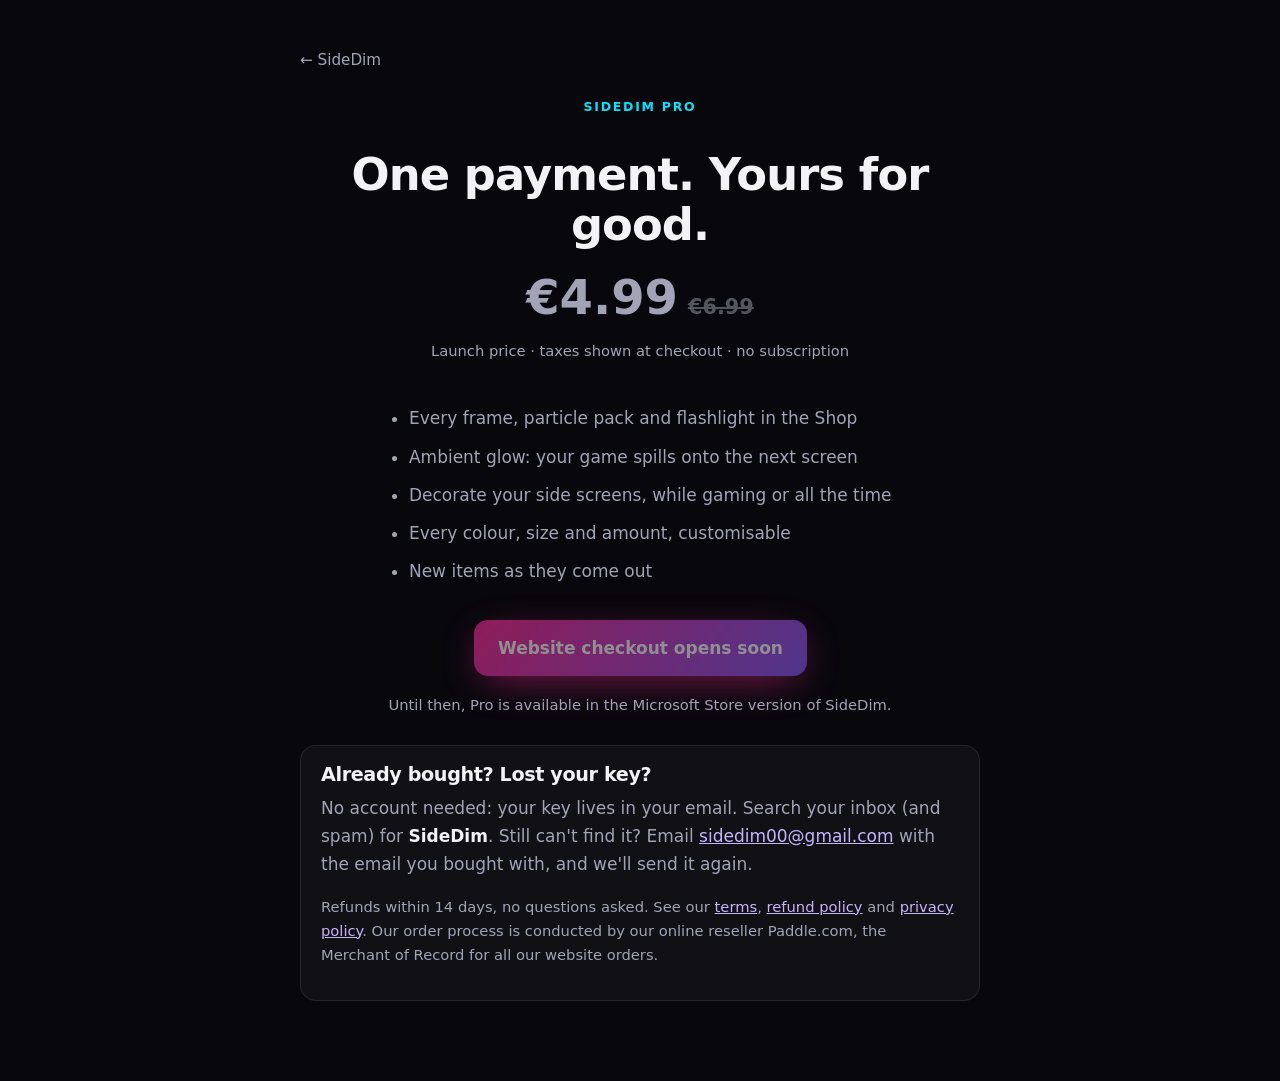
==== buy.html @ 699e3fcf "Update SideDim website (2026-11-14 02:16)" ====
<!doctype html>
<html lang="en">
<head>
  <meta charset="utf-8">
  <meta name="viewport" content="width=device-width, initial-scale=1">
  <title>Get SideDim Pro</title>
  <meta name="description" content="SideDim Pro: one payment, yours for good. Every frame, particle pack and flashlight, Ambient glow and side-screen decorations.">
  <link rel="stylesheet" href="styles.css?v=18">
  <style>
    .buy { max-width: 680px; text-align: center; }
    .buy .amt { font-size: 3rem; font-weight: 800; margin: 8px 0 2px; }
    .buy .amt s { font-size: 1.3rem; opacity: .5; margin-left: 10px; }
    .buy ul { text-align: left; display: inline-block; margin: 18px 0 26px; line-height: 1.9; }
    .buy .box { margin-top: 28px; padding: 18px 20px; border-radius: 16px; border: 1px solid var(--line, #333); background: rgba(255,255,255,.04); text-align: left; }
    .buy .muted { color: var(--muted, #9a9aae); font-size: .92rem; }
    .buy [hidden] { display: none !important; }
    .buy .legal-back { display: block; text-align: left; margin-bottom: 18px; }
  </style>
</head>
<body class="legal-page">
  <main class="legal wrap buy">
    <a class="legal-back" href="index.html">← SideDim</a>
    <span class="eyebrow">SideDim Pro</span>
    <h1>One payment. Yours for good.</h1>
    <div class="amt">€4.99<s>€6.99</s></div>
    <p class="muted">Launch price · taxes shown at checkout · no subscription</p>
    <ul>
      <li>Every frame, particle pack and flashlight in the Shop</li>
      <li>Ambient glow: your game spills onto the next screen</li>
      <li>Decorate your side screens, while gaming or all the time</li>
      <li>Every colour, size and amount, customisable</li>
      <li>New items as they come out</li>
    </ul>

    <div id="ready" hidden>
      <p><button class="btn" id="buyBtn" type="button">Buy Pro – €4.99</button></p>
      <p class="muted">Secure checkout by Paddle. Card, PayPal, Apple Pay or Google Pay.</p>
    </div>
    <div id="soon">
      <p><span class="btn disabled">Website checkout opens soon</span></p>
      <p class="muted">Until then, Pro is available in the Microsoft Store version of SideDim.</p>
    </div>

    <div id="thanks" class="box" hidden>
      <h2 style="margin-top:0">Thank you! 💜</h2>
      <p><b>Your license key is on its way to the email you used at checkout.</b> In SideDim, open the
        Shop → <i>Enter license key</i> and paste it in. It works offline, on any of your PCs, and after reinstalling.</p>
    </div>

    <div class="box">
      <h2 style="margin-top:0;font-size:1.2rem">Already bought? Lost your key?</h2>
      <p>No account needed: your key lives in your email. Search your inbox (and spam) for <b>SideDim</b>.
        Still can't find it? Email <a href="mailto:sidedim00@gmail.com">sidedim00@gmail.com</a> with the
        email you bought with, and we'll send it again.</p>
      <p class="muted">Refunds within 14 days, no questions asked. See our <a href="terms.html">terms</a>, <a href="refund.html">refund policy</a> and
        <a href="privacy.html">privacy policy</a>. Our order process is conducted by our online reseller
        Paddle.com, the Merchant of Record for all our website orders.</p>
    </div>
  </main>

  <script src="https://cdn.paddle.com/paddle/v2/paddle.js"></script>
  <script>
    // Filled in once Paddle approves the account (Paddle → Developer tools → Authentication / Catalog).
    const PADDLE_CLIENT_TOKEN = 'live_8d380d0f50b52df2fde706017cf';   // starts with "live_" (public, safe on a web page)
    const PADDLE_PRICE_ID = 'pri_01m78qvemsmr8mdsr5jt5ty47z';           // starts with "pri_"

    // Switched on once Paddle has verified the account and approved sidedim.com.
    const CHECKOUT_LIVE = false;
    const configured = CHECKOUT_LIVE && !PADDLE_CLIENT_TOKEN.startsWith('PADDLE_') && !PADDLE_PRICE_ID.startsWith('PADDLE_');
    const show = id => { for (const x of ['ready', 'soon', 'thanks']) document.getElementById(x).hidden = x !== id; };
    if (configured && window.Paddle) {
      Paddle.Initialize({
        token: PADDLE_CLIENT_TOKEN,
        eventCallback: e => {
          if (e.name === 'checkout.completed') { Paddle.Checkout.close(); show('thanks'); window.scrollTo({ top: 0, behavior: 'smooth' }); }
        },
      });
      show('ready');
      document.getElementById('buyBtn').addEventListener('click', () => Paddle.Checkout.open({
        items: [{ priceId: PADDLE_PRICE_ID, quantity: 1 }],
        settings: { displayMode: 'overlay', theme: 'dark', locale: 'en' },
      }));
      if (location.hash === '#buy') document.getElementById('buyBtn').click();   // "Buy Pro" in the app opens buy.html#buy
    }
  </script>
</body>
</html>
---- styles.css ----
/* SideDim website — no frameworks, no web fonts, no trackers. */
@property --angle { syntax: "<angle>"; initial-value: 0deg; inherits: false; }

:root {
  --bg: #07070c;
  --bg2: #0e0e17;
  --card: rgba(255, 255, 255, 0.04);
  --line: rgba(255, 255, 255, 0.09);
  --text: #f2f2f7;
  --muted: #a3a3b8;
  --dim: #6c6c84;
  --violet: #8b5cf6;
  --pink: #ff2e97;
  --cyan: #00e5ff;
  --blurple: #5865f2;
  --green: #25d366;
  --amber: #ffb020;
  --radius: 18px;
  --max: 1160px;
  --font: "Segoe UI Variable Display", "Segoe UI", system-ui, -apple-system, Roboto, sans-serif;
}

* { box-sizing: border-box; }
html { scroll-behavior: smooth; }
body {
  margin: 0; background: var(--bg); color: var(--text); font-family: var(--font);
  font-size: 17px; line-height: 1.6; overflow-x: hidden; -webkit-font-smoothing: antialiased;
}
img, canvas, svg { display: block; max-width: 100%; }
a { color: inherit; }
h1, h2, h3 { line-height: 1.12; margin: 0 0 0.5em; letter-spacing: -0.02em; }
h2 { font-size: clamp(2rem, 4.4vw, 3.2rem); }
h3 { font-size: 1.25rem; }
p { margin: 0 0 1em; color: var(--muted); }
.wrap { width: min(var(--max), calc(100% - 32px)); margin: 0 auto; }
section { padding: clamp(72px, 10vw, 130px) 0; position: relative; }
.eyebrow { display: inline-block; font-size: 0.78rem; font-weight: 700; letter-spacing: 0.14em; text-transform: uppercase; color: var(--cyan); margin-bottom: 14px; }
.lead { font-size: 1.15rem; max-width: 640px; }
.center { text-align: center; } .center .lead { margin-inline: auto; }
.grad-text { background: linear-gradient(100deg, var(--pink), var(--violet) 45%, var(--cyan)); -webkit-background-clip: text; background-clip: text; color: transparent; background-size: 200% 100%; animation: slide 8s linear infinite; }
@keyframes slide { to { background-position: -200% 0; } }

/* ---------- page-wide cursor light + grain ---------- */
.cursor-light { position: fixed; inset: 0; pointer-events: none; z-index: 1; background: radial-gradient(520px circle at var(--mx, 50%) var(--my, 30%), rgba(139, 92, 246, 0.10), transparent 60%); }
.stars-bg { position: fixed; top: 0; left: 0; width: 100vw; height: 100vh; z-index: 0; pointer-events: none; }
main, header, footer { position: relative; z-index: 2; }

/* ---------- scroll progress: a glowing line along the top ---------- */
.progress { position: fixed; top: 0; left: 0; height: 2px; width: 100%; z-index: 60; transform-origin: 0 50%; transform: scaleX(var(--p, 0)); background: linear-gradient(90deg, var(--pink), var(--violet), var(--cyan)); box-shadow: 0 0 12px var(--violet); pointer-events: none; }

/* ---------- "works with" strip ---------- */
.marquee { position: relative; z-index: 2; overflow: hidden; padding: 22px 0; border-block: 1px solid var(--line); background: rgba(255,255,255,0.015); -webkit-mask: linear-gradient(90deg, transparent, #000 12%, #000 88%, transparent); mask: linear-gradient(90deg, transparent, #000 12%, #000 88%, transparent); }
.marquee-track { display: flex; gap: 14px; width: max-content; animation: marquee 38s linear infinite; }
.marquee:hover .marquee-track { animation-play-state: paused; }
.marquee span { display: inline-flex; align-items: center; gap: 9px; white-space: nowrap; font-weight: 600; font-size: .95rem; padding: 9px 16px; border-radius: 99px; border: 1px solid var(--line); background: rgba(255,255,255,0.03); color: var(--text); }
.marquee span::before { content: ""; width: 9px; height: 9px; border-radius: 50%; background: var(--c); box-shadow: 0 0 10px var(--c); }
@keyframes marquee { to { transform: translateX(calc(-50% - 7px)); } }

/* ---------- nav ---------- */
.nav { position: fixed; top: 14px; left: 50%; transform: translateX(-50%); z-index: 50; width: min(var(--max), calc(100% - 24px)); display: flex; align-items: center; gap: 18px; padding: 10px 14px 10px 18px; border-radius: 16px; background: rgba(12, 12, 20, 0.6); border: 1px solid var(--line); backdrop-filter: blur(16px) saturate(1.4); -webkit-backdrop-filter: blur(16px) saturate(1.4); }
.brand { display: flex; align-items: center; gap: 10px; font-weight: 800; text-decoration: none; font-size: 1.05rem; }
.brand svg { width: 28px; height: 28px; }
.nav-links { display: flex; gap: 4px; margin-left: auto; }
.nav-links a { text-decoration: none; color: var(--muted); font-size: 0.92rem; padding: 6px 12px; border-radius: 10px; transition: color .2s, background .2s; }
.nav-links a:hover { color: var(--text); background: rgba(255,255,255,0.06); }
@media (max-width: 860px) { .nav-links { display: none; } .nav .btn { margin-left: auto; } }

/* ---------- buttons ---------- */
.btn { --c1: var(--pink); --c2: var(--violet); position: relative; display: inline-flex; align-items: center; gap: 10px; padding: 14px 24px; border-radius: 14px; border: 0; font: inherit; font-weight: 700; color: #fff; text-decoration: none; cursor: pointer; background: linear-gradient(135deg, var(--c1), var(--c2)); box-shadow: 0 10px 40px -10px var(--c1); transition: transform .25s cubic-bezier(.2,.8,.2,1), box-shadow .25s; will-change: transform; }
.btn:hover { box-shadow: 0 14px 50px -8px var(--c1); }
.btn.small { padding: 9px 16px; font-size: 0.9rem; border-radius: 11px; }
.btn.ghost { background: rgba(255,255,255,0.05); border: 1px solid var(--line); box-shadow: none; }
.btn.ghost:hover { background: rgba(255,255,255,0.09); }
.btn .soon { font-size: 0.72rem; font-weight: 700; padding: 2px 8px; border-radius: 99px; background: rgba(0,0,0,0.3); }

/* ---------- flowing border (like the "Flow" frame in the app) ---------- */
.flow { position: relative; border-radius: var(--radius); }
.flow::before { content: ""; position: absolute; inset: -1px; border-radius: inherit; padding: 1.5px; background: conic-gradient(from var(--angle), transparent 0 60%, var(--c, var(--cyan)) 75%, var(--c2, var(--pink)) 85%, transparent 95%); -webkit-mask: linear-gradient(#000 0 0) content-box, linear-gradient(#000 0 0); -webkit-mask-composite: xor; mask-composite: exclude; animation: spin 4s linear infinite; pointer-events: none; }
.flow::after { content: ""; position: absolute; inset: -1px; border-radius: inherit; background: conic-gradient(from var(--angle), transparent 0 60%, var(--c, var(--cyan)) 75%, var(--c2, var(--pink)) 85%, transparent 95%); filter: blur(18px); opacity: .35; z-index: -1; animation: spin 4s linear infinite; pointer-events: none; }
@keyframes spin { to { --angle: 360deg; } }

/* ---------- hero ---------- */
.hero { padding-top: 150px; min-height: min(100vh, 1100px); display: flex; align-items: center; }
.hero-grid { display: grid; grid-template-columns: 1fr; gap: 56px; text-align: center; }
.hero h1 { font-size: clamp(2.5rem, 6.6vw, 5.2rem); font-weight: 800; letter-spacing: -0.035em; }
.hero h1 .line { display: block; }
.hero .lead { margin: 0 auto 30px; font-size: clamp(1.05rem, 1.6vw, 1.3rem); }
.hero-cta { display: flex; gap: 12px; justify-content: center; flex-wrap: wrap; }
.chips { display: flex; gap: 10px; justify-content: center; flex-wrap: wrap; margin-top: 26px; }
.chip { font-size: 0.85rem; color: var(--muted); padding: 6px 12px; border-radius: 99px; border: 1px solid var(--line); background: rgba(255,255,255,0.03); }
.chip b { color: var(--text); font-weight: 600; }
.split-in .ch { display: inline-block; opacity: 0; transform: translateY(0.5em) rotate(4deg); filter: blur(8px); animation: chIn .8s cubic-bezier(.2,.8,.2,1) forwards; }
.grad-text .ch { color: #d9b8ff; -webkit-text-fill-color: #d9b8ff; } /* letters can't share one gradient while animating; the plain gradient text returns afterwards */
@keyframes chIn { to { opacity: 1; transform: none; filter: none; } }
.fade-up { opacity: 0; transform: translateY(18px); animation: fadeUp .9s cubic-bezier(.2,.8,.2,1) forwards; }
@keyframes fadeUp { to { opacity: 1; transform: none; } }

/* ---------- desk mock (two monitors) ---------- */
.desk { position: relative; display: flex; justify-content: center; align-items: flex-end; gap: clamp(8px, 1.6vw, 18px); perspective: 1400px; padding: 0 0 50px; }
.desk::after { content: ""; position: absolute; left: 5%; right: 5%; bottom: 18px; height: 40px; background: radial-gradient(50% 100% at 50% 0, rgba(139,92,246,0.25), transparent 70%); filter: blur(10px); }
.monitor { position: relative; width: min(46%, 520px); aspect-ratio: 16 / 9.4; border-radius: 12px; padding: 7px; background: linear-gradient(#24242f, #15151d); box-shadow: 0 30px 80px -20px rgba(0,0,0,.9), inset 0 0 0 1px rgba(255,255,255,0.07); transition: transform .6s; }
.monitor.left { transform: rotateY(12deg); transform-origin: right center; }
.monitor.right { transform: rotateY(-12deg); transform-origin: left center; }
.monitor::after { content: ""; position: absolute; left: 44%; right: 44%; bottom: -34px; height: 34px; background: linear-gradient(#1d1d26, #121218); clip-path: polygon(30% 0, 70% 0, 100% 100%, 0 100%); }
.screen { position: relative; width: 100%; height: 100%; border-radius: 6px; overflow: hidden; background: #1a1d2b; }
.mlabel { position: absolute; top: -28px; left: 0; right: 0; text-align: center; font-size: 0.75rem; color: var(--dim); letter-spacing: .08em; text-transform: uppercase; }

/* desktop contents */
.wall { position: absolute; inset: 0; background: radial-gradient(120% 90% at 20% 0%, #3b4a8f, transparent 60%), radial-gradient(90% 80% at 100% 100%, #7b2f6e, transparent 60%), #232848; }
.win { position: absolute; border-radius: 6px; background: #f4f5fa; box-shadow: 0 8px 24px rgba(0,0,0,.35); overflow: hidden; }
.win .bar { height: 9%; min-height: 8px; background: #e3e5ee; }
.win.browser { left: 6%; top: 8%; width: 50%; height: 62%; }
.win.browser .row { height: 6%; margin: 6% 8% 0; border-radius: 3px; background: #d7d9e4; }
.win.browser .row.w60 { width: 50%; } .win.browser .row.hero { height: 26%; background: linear-gradient(120deg, #ffd36b, #ff7a7a); }
.win.chat { right: 5%; top: 18%; width: 38%; height: 72%; background: #313338; transition: box-shadow .5s; }
.win.chat .bar { background: #1e1f22; }
.win.chat .msg { display: flex; gap: 6%; margin: 9% 8% 0; align-items: center; }
.win.chat .av { width: 14%; aspect-ratio: 1; border-radius: 50%; background: #5865f2; flex: none; }
.win.chat .av.b { background: #eb459e; } .win.chat .av.c { background: #3ba55c; }
.win.chat .tx { height: 5px; flex: 1; border-radius: 3px; background: #4e5058; }
.win.chat .msg.new { opacity: 0; transform: translateY(6px); transition: opacity .4s, transform .4s; }
.taskbar { position: absolute; left: 0; right: 0; bottom: 0; height: 7%; background: rgba(20,20,30,.75); }

/* the dimming layer — sits above the desktop; the chat window can rise above it (Spotlight) */
.dimmer { position: absolute; inset: 0; background: #000; opacity: 0; transition: opacity 1.2s cubic-bezier(.4,0,.2,1); pointer-events: none; z-index: 5; }
.ambient { position: absolute; top: 0; bottom: 0; width: 34%; opacity: 0; transition: opacity 1.2s; z-index: 6; pointer-events: none; mix-blend-mode: screen; }
.ambient.on-left { left: 0; background: linear-gradient(90deg, var(--amb, #ff2e97), transparent); }
.ambient.on-right { right: 0; background: linear-gradient(270deg, var(--amb, #ff2e97), transparent); }
.spot .win.chat { z-index: 7; box-shadow: 0 0 0 2px var(--app, #5865f2), 0 0 28px 6px var(--app, #5865f2); }
.spot .win.chat .msg.new { opacity: 1; transform: none; }
.toast { position: absolute; z-index: 8; right: 6%; bottom: 11%; padding: 5px 9px; border-radius: 6px; font-size: clamp(7px, 1vw, 11px); background: #111216; color: #fff; border-left: 3px solid var(--app, #5865f2); opacity: 0; transform: translateY(8px); transition: .4s; white-space: nowrap; }
.spot .toast { opacity: 1; transform: none; }

/* the "game" */
.game { position: absolute; inset: 0; opacity: 0; transition: opacity .8s; }
.game canvas { width: 100%; height: 100%; }
.playing .game { opacity: 1; }
.hud { position: absolute; left: 4%; bottom: 6%; font-size: clamp(7px, 1vw, 11px); color: #fff; font-weight: 700; text-shadow: 0 1px 4px rgba(0,0,0,.6); }

.demo-caption { display: flex; justify-content: center; margin-top: 4px; }
.steps-pill { display: inline-flex; gap: 6px; padding: 6px; border-radius: 99px; background: rgba(255,255,255,0.04); border: 1px solid var(--line); flex-wrap: wrap; justify-content: center; }
.steps-pill span { font-size: 0.82rem; padding: 6px 14px; border-radius: 99px; color: var(--dim); transition: .4s; }
.steps-pill span.on { color: #fff; background: linear-gradient(135deg, rgba(255,46,151,.4), rgba(139,92,246,.4)); box-shadow: 0 0 20px -4px var(--violet); }

/* ---------- problems ---------- */
.cards { display: grid; grid-template-columns: repeat(auto-fit, minmax(250px, 1fr)); gap: 18px; margin-top: 48px; }
.card { position: relative; padding: 26px; border-radius: var(--radius); background: var(--card); border: 1px solid var(--line); transform-style: preserve-3d; transition: transform .2s, border-color .3s, background .3s; overflow: hidden; }
.card:hover { border-color: rgba(255,255,255,0.18); background: rgba(255,255,255,0.06); }
.card::before { content: ""; position: absolute; inset: 0; background: radial-gradient(300px circle at var(--x, 50%) var(--y, 50%), rgba(255,255,255,0.08), transparent 50%); opacity: 0; transition: opacity .3s; pointer-events: none; }
.card:hover::before { opacity: 1; }
.card .ico { width: 46px; height: 46px; border-radius: 13px; display: grid; place-items: center; font-size: 1.4rem; margin-bottom: 16px; background: rgba(255,255,255,0.06); }
.card .fix { margin: 14px 0 0; padding-top: 14px; border-top: 1px dashed var(--line); color: var(--text); font-size: .95rem; }
.card .fix b { color: var(--green); }

/* before / after */
.compare { position: relative; margin-top: 56px; border-radius: 22px; overflow: hidden; width: 100%; aspect-ratio: 16 / 7; border: 1px solid var(--line); user-select: none; touch-action: pan-y; cursor: ew-resize; }
@media (max-width: 640px) { .compare { aspect-ratio: 4 / 3; } .compare .side { padding: 16% 5% 8%; } }
.compare .side { position: absolute; inset: 0; display: grid; grid-template-columns: 1fr 1fr; gap: 3%; padding: 5% 6%; background: #0b0b12; }
.compare .after { clip-path: inset(0 0 0 var(--pos, 50%)); }
.compare .scr { position: relative; border-radius: 10px; overflow: hidden; box-shadow: 0 20px 60px rgba(0,0,0,.6); }
.compare .scr.g { background: linear-gradient(160deg, #0b1020, #1d1030 60%, #3a1030); }
.compare .scr.g::after { content: ""; position: absolute; left: 30%; top: 30%; width: 40%; height: 40%; border-radius: 50%; background: radial-gradient(circle, rgba(255,80,80,.5), transparent 70%); }
.compare .scr.s { background: #f6f7fb; }
.compare .scr.s::before { content: ""; position: absolute; inset: 10% 12%; border-radius: 6px; background: repeating-linear-gradient(#e2e4ee 0 10px, transparent 10px 22px); }
.compare .before .scr.s { box-shadow: 0 0 120px 30px rgba(255,255,255,.35); }
.compare .after .scr.s::after { content: ""; position: absolute; inset: 0; background: rgba(0,0,0,.88); }
.compare .after .scr.s { box-shadow: -30px 0 80px -20px rgba(255,46,151,.5) inset; }
.compare .tag { position: absolute; top: 14px; padding: 4px 12px; border-radius: 99px; font-size: .8rem; font-weight: 700; background: rgba(0,0,0,.55); backdrop-filter: blur(6px); z-index: 3; }
.compare .tag.l { left: 14px; } .compare .tag.r { right: 14px; color: var(--cyan); }
.compare .handle { position: absolute; top: 0; bottom: 0; left: var(--pos, 50%); width: 2px; background: #fff; z-index: 4; box-shadow: 0 0 20px #fff; }
.compare .handle::after { content: "⟷"; position: absolute; top: 50%; left: 50%; transform: translate(-50%, -50%); width: 44px; height: 44px; border-radius: 50%; display: grid; place-items: center; background: #fff; color: #000; font-weight: 800; }

/* ---------- how it works ---------- */
.steps { display: grid; grid-template-columns: repeat(auto-fit, minmax(240px, 1fr)); gap: 20px; margin-top: 50px; counter-reset: s; }
.step { padding: 28px; border-radius: var(--radius); background: linear-gradient(180deg, rgba(255,255,255,0.05), rgba(255,255,255,0.015)); border: 1px solid var(--line); }
.step::before { counter-increment: s; content: counter(s); display: grid; place-items: center; width: 40px; height: 40px; border-radius: 12px; margin-bottom: 16px; font-weight: 800; background: linear-gradient(135deg, var(--pink), var(--violet)); }

/* ---------- feature rows ---------- */
.feature { display: grid; grid-template-columns: 1fr 1.15fr; gap: clamp(28px, 5vw, 70px); align-items: center; margin-top: 110px; }
.feature:nth-of-type(even) .f-text { order: 2; }
.feature ul { list-style: none; padding: 0; margin: 18px 0 0; }
.feature li { padding-left: 28px; position: relative; margin: 8px 0; color: var(--muted); }
.feature li::before { content: "✓"; position: absolute; left: 0; color: var(--green); font-weight: 800; }
@media (max-width: 860px) { .feature { grid-template-columns: 1fr; margin-top: 80px; } .feature:nth-of-type(even) .f-text { order: 0; } }
.stage { position: relative; border-radius: 22px; background: #0c0c14; border: 1px solid var(--line); aspect-ratio: 4 / 3; overflow: hidden; }
.stage-ui { position: absolute; left: 14px; right: 14px; bottom: 14px; display: flex; gap: 8px; flex-wrap: wrap; z-index: 20; }
.pill { font: inherit; font-size: .85rem; color: var(--text); padding: 7px 13px; border-radius: 99px; border: 1px solid var(--line); background: rgba(15,15,25,0.75); backdrop-filter: blur(8px); cursor: pointer; transition: .2s; }
.pill:hover { background: rgba(255,255,255,0.1); }
.pill.on { border-color: transparent; background: var(--pc, var(--violet)); color: #fff; box-shadow: 0 0 18px -2px var(--pc, var(--violet)); }
.hint { position: absolute; top: 14px; left: 14px; z-index: 20; font-size: .8rem; color: var(--muted); padding: 4px 10px; border-radius: 99px; background: rgba(0,0,0,.45); }

/* notification stage */
.nstage .desk2 { position: absolute; inset: 0; }
.nstage .win.chat { right: 8%; top: 17%; width: 44%; height: 60%; }
.nstage .win.browser { left: 6%; top: 15%; width: 46%; height: 55%; }
.nstage .dimmer { opacity: .86; }
.nstage .edge { position: absolute; inset: 0; z-index: 7; pointer-events: none; opacity: 0; box-shadow: inset 0 0 60px 10px var(--app); transition: opacity .6s; }
.nstage.glow .edge { animation: breathe 1.6s ease-in-out 3; }
@keyframes breathe { 0%, 100% { opacity: 0; } 50% { opacity: 1; } }
.nstage.bright .dimmer { opacity: 0.1; transition-duration: .5s; }

/* flashlight stage: the scene stays still, only the light moves */
.lstage { cursor: none; }
.lstage canvas { position: absolute; inset: 0; width: 100%; height: 100%; }
.lstage .dark { position: absolute; inset: 0; background: rgba(0,0,0,.93); -webkit-mask: radial-gradient(var(--r, 120px) circle at var(--lx, 50%) var(--ly, 50%), transparent 55%, #000 100%); mask: radial-gradient(var(--r, 120px) circle at var(--lx, 50%) var(--ly, 50%), transparent 55%, #000 100%); }
.lstage .ring { position: absolute; left: var(--lx, 50%); top: var(--ly, 50%); width: calc(var(--r, 120px) * 1.35); height: calc(var(--r, 120px) * 1.35); transform: translate(-50%, -50%); border-radius: 50%; box-shadow: 0 0 0 2px var(--rc, transparent), 0 0 24px 4px var(--rc, transparent); pointer-events: none; }

/* ambient stage */
.astage { display: grid; grid-template-columns: 1.3fr 1fr; gap: 4%; padding: 7% 6% 70px; background: #08080d; }
@media (max-width: 640px) {
  .stage { aspect-ratio: 4 / 4.6; }
  .pill { font-size: .78rem; padding: 6px 11px; }
  .nstage .win.chat { top: 30%; height: 50%; } .nstage .win.browser { top: 28%; height: 45%; }
  .astage { grid-template-columns: 1fr; grid-template-rows: 1.2fr 1fr; padding-bottom: 64px; }}
.stage-ui.top { top: 14px; bottom: auto; justify-content: flex-end; }
.nstage .stage-ui:not(.top) { justify-content: flex-start; }
.astage .a-game, .astage .a-side { position: relative; border-radius: 10px; overflow: hidden; }
.astage .a-game canvas { width: 100%; height: 100%; }
.astage .a-side { background: #050507; }
.astage .a-side .glow { position: absolute; inset: 0; transition: opacity .5s; }
.astage .a-side .note { position: absolute; bottom: 10px; left: 0; right: 0; text-align: center; font-size: .75rem; color: var(--dim); }

/* hotkeys */
.keys { display: flex; gap: 10px; justify-content: center; align-items: center; flex-wrap: wrap; }
.key { min-width: 64px; padding: 14px 18px; border-radius: 12px; text-align: center; font-weight: 700; background: linear-gradient(#2a2a38, #1b1b25); border: 1px solid rgba(255,255,255,.1); box-shadow: 0 6px 0 #0d0d13, 0 10px 20px rgba(0,0,0,.5); transition: transform .08s, box-shadow .08s, color .2s; user-select: none; }
.key.down { transform: translateY(5px); box-shadow: 0 1px 0 #0d0d13, 0 3px 8px rgba(0,0,0,.5); color: var(--cyan); }
.plus { color: var(--dim); font-weight: 700; }
.kstage { display: grid; place-items: center; gap: 22px; padding: 30px; align-content: center; }
.kstage .mini { width: 70%; aspect-ratio: 16 / 9; border-radius: 10px; position: relative; overflow: hidden; background: linear-gradient(135deg, #3b4a8f, #7b2f6e); }
.kstage .mini .dimmer { transition-duration: .4s; }
.kstage .status { font-size: .9rem; color: var(--muted); min-height: 1.6em; text-align: center; }

/* small feature grid */
.minis { display: grid; grid-template-columns: repeat(auto-fit, minmax(300px, 1fr)); gap: 16px; margin-top: 40px; }
.mini-f { padding: 22px; border-radius: 16px; background: var(--card); border: 1px solid var(--line); }
.mini-f h3 { font-size: 1.05rem; margin-bottom: 6px; }
.mini-f p { font-size: .93rem; margin: 0; }
.mini-f .em { font-size: 1.5rem; margin-bottom: 10px; display: block; }

/* ---------- shop / bundles ---------- */
.promo { display: flex; gap: 18px; flex-wrap: wrap; margin-top: 40px; }
.promo > div { flex: 1 1 300px; padding: 22px 24px; border-radius: var(--radius); background: linear-gradient(120deg, rgba(255,46,151,.12), rgba(139,92,246,.12)); border: 1px solid rgba(255,255,255,.12); }
.promo .count { font-variant-numeric: tabular-nums; font-size: 1.6rem; font-weight: 800; color: #fff; }
.bundles { display: grid; grid-template-columns: repeat(auto-fill, minmax(320px, 1fr)); gap: 22px; margin-top: 30px; }
@media (max-width: 380px) { .bundles { grid-template-columns: 1fr; } }
.bundle { background: #0d0d15; padding: 10px; transition: transform .3s cubic-bezier(.2,.8,.2,1); }
.bundle:hover { transform: translateY(-6px); }
.bundle .art { position: relative; border-radius: 12px; aspect-ratio: 16 / 10; overflow: hidden; }
.bundle canvas { position: absolute; inset: 0; width: 100%; height: 100%; }
.bundle .meta { padding: 14px 8px 6px; }
.bundle .meta h3 { margin-bottom: 2px; font-size: 1.15rem; }
.bundle .meta p { font-size: .9rem; margin: 0; }
.bundle .tags { display: flex; gap: 6px; flex-wrap: wrap; margin-top: 10px; }
.bundle .tags span { font-size: .72rem; padding: 3px 9px; border-radius: 99px; background: rgba(255,255,255,.06); color: var(--muted); }
.badge { position: absolute; top: 10px; left: 10px; z-index: 3; font-size: .7rem; font-weight: 800; letter-spacing: .06em; padding: 4px 9px; border-radius: 7px; background: rgba(0,0,0,.6); backdrop-filter: blur(6px); }
.badge.limited { color: #9be7ff; } .badge.pro { right: 10px; left: auto; color: var(--amber); }

/* ---------- trust / performance ---------- */
.stats { display: grid; grid-template-columns: repeat(auto-fit, minmax(200px, 1fr)); gap: 16px; margin-top: 46px; }
.stat { padding: 24px; border-radius: 16px; background: var(--card); border: 1px solid var(--line); }
.stat .n { font-size: 2.3rem; font-weight: 800; letter-spacing: -.03em; background: linear-gradient(120deg, #fff, var(--cyan)); -webkit-background-clip: text; background-clip: text; color: transparent; }
.stat p { margin: 0; font-size: .92rem; }
.fine { font-size: .82rem; color: var(--dim); margin-top: 18px; }

/* ---------- pricing ---------- */
.prices { display: grid; grid-template-columns: repeat(auto-fit, minmax(290px, 1fr)); gap: 22px; margin-top: 48px; max-width: 880px; margin-inline: auto; }
.price { padding: 32px; border-radius: 22px; background: var(--card); border: 1px solid var(--line); }
.price.pro { background: #0f0d18; --c: var(--amber); --c2: var(--pink); }
.price .amt { font-size: 3rem; font-weight: 800; letter-spacing: -.04em; color: #fff; }
.price .amt s { font-size: 1.2rem; color: var(--dim); font-weight: 600; margin-left: 8px; }
.price ul { list-style: none; padding: 0; margin: 20px 0 26px; }
.price li { padding: 7px 0 7px 28px; position: relative; border-bottom: 1px solid rgba(255,255,255,.05); color: var(--muted); font-size: .95rem; }
.price li::before { content: "✓"; position: absolute; left: 0; color: var(--green); font-weight: 800; }
.price.pro li::before { color: var(--amber); }

/* ---------- FAQ ---------- */
.faq { max-width: 820px; margin: 44px auto 0; }
.faq details { border-bottom: 1px solid var(--line); padding: 6px 0; }
.faq summary { cursor: pointer; list-style: none; padding: 16px 40px 16px 0; font-weight: 600; font-size: 1.08rem; position: relative; }
.faq summary::-webkit-details-marker { display: none; }
.faq summary::after { content: "+"; position: absolute; right: 6px; top: 10px; font-size: 1.6rem; color: var(--muted); transition: transform .3s; }
.faq details[open] summary::after { transform: rotate(45deg); }
.faq details p { animation: fadeUp .4s forwards; }

/* ---------- final CTA + footer ---------- */
.final { text-align: center; overflow: hidden; }
.final h2 { font-size: clamp(2.2rem, 6vw, 4.4rem); }
.get-options { display: flex; flex-wrap: wrap; gap: 14px; justify-content: center; }
.btn.disabled { opacity: .55; cursor: default; }
.get-notes { margin: 22px auto 0; max-width: 560px; font-size: .9rem; line-height: 1.6; color: var(--muted, #a1a1b5); }
.get-notes a { color: #fff; }
footer { padding: 40px 0 60px; border-top: 1px solid var(--line); color: var(--dim); font-size: .88rem; }
footer .wrap { display: flex; gap: 20px; justify-content: space-between; flex-wrap: wrap; }

/* ---------- scroll reveal ---------- */
.reveal { opacity: 0; transform: translateY(36px) scale(.98); transition: opacity .9s cubic-bezier(.2,.8,.2,1), transform .9s cubic-bezier(.2,.8,.2,1); transition-delay: var(--d, 0s); }
.reveal.in { opacity: 1; transform: none; }

@media (prefers-reduced-motion: reduce) {
  *, *::before, *::after { animation-duration: .01ms !important; animation-iteration-count: 1 !important; transition-duration: .01ms !important; }
  .reveal { opacity: 1; transform: none; }
}

/* ---------- legal pages (privacy.html, terms.html) ---------- */
.legal-page { background: var(--bg); }
.legal { max-width: 760px; padding: 48px 0 80px; line-height: 1.65; color: var(--muted); }
.legal h1 { color: var(--text); font-size: clamp(2rem, 5vw, 2.8rem); margin: 18px 0 4px; }
.legal h2 { color: var(--text); font-size: 1.2rem; margin: 34px 0 8px; }
.legal b { color: var(--text); }
.legal a { color: #c4b5fd; }
.legal ul { padding-left: 1.2em; }
.legal li { margin: 6px 0; }
.legal-back { color: var(--muted) !important; text-decoration: none; font-size: .95rem; }
.legal-date { color: var(--dim); font-size: .9rem; margin: 0 0 20px; }
.legal-short { background: var(--card); border: 1px solid var(--line); border-left: 3px solid var(--violet);
  border-radius: 12px; padding: 14px 18px; color: var(--text); }
footer .legal-links a { color: var(--muted); text-decoration: none; margin-left: 14px; }
footer .legal-links a:hover { color: var(--text); }

/* Decorate your side screens (Pro) demo */
.dstage { display: block; padding: 28px; aspect-ratio: auto; }
.d-screen { position: relative; width: 100%; aspect-ratio: 16 / 10; border-radius: 14px; overflow: hidden; background: radial-gradient(120% 90% at 50% 0%, #1a1530, #08070f); box-shadow: inset 0 0 0 2px #8b5cf6, inset 0 0 38px 6px rgba(139, 92, 246, .55), 0 0 40px -8px rgba(255, 46, 151, .5); animation: d-breathe 5s ease-in-out infinite; }
.d-screen .note { position: absolute; bottom: 10px; left: 0; right: 0; text-align: center; font-size: .78rem; color: rgba(255,255,255,.45); }
.d-screen .leaf { position: absolute; top: -12%; left: var(--x); font-size: 1.4rem; animation: d-fall var(--t) linear var(--dl) infinite; opacity: .9; }
@keyframes d-fall { 0% { top: -12%; transform: translateX(0) rotate(0); } 50% { transform: translateX(24px) rotate(180deg); } 100% { top: 108%; transform: translateX(-10px) rotate(360deg); } }
@keyframes d-breathe { 50% { box-shadow: inset 0 0 0 2px #a78bfa, inset 0 0 46px 8px rgba(139, 92, 246, .7), 0 0 50px -6px rgba(255, 46, 151, .6); } }
@media (prefers-reduced-motion: reduce) { .d-screen, .d-screen .leaf { animation: none; } }
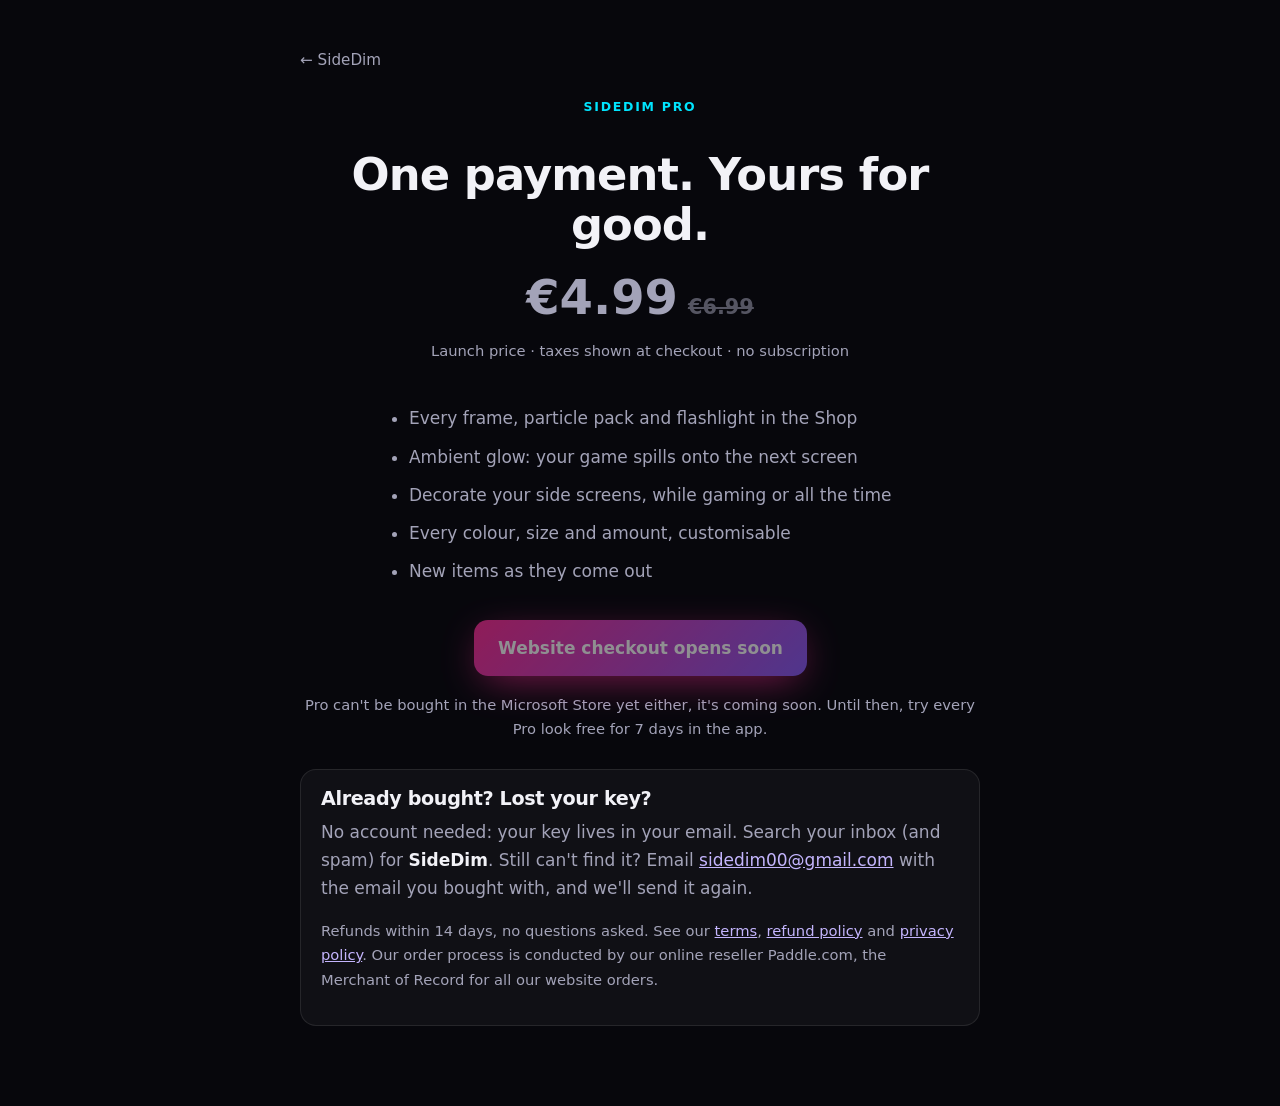
==== commit 6e99875c: "Update SideDim website (2026-11-18 00:25)" ====
--- a/buy.html
+++ b/buy.html
@@ -5,7 +5,7 @@
   <meta name="viewport" content="width=device-width, initial-scale=1">
   <title>Get SideDim Pro</title>
   <meta name="description" content="SideDim Pro: one payment, yours for good. Every frame, particle pack and flashlight, Ambient glow and side-screen decorations.">
-  <link rel="stylesheet" href="styles.css?v=18">
+  <link rel="stylesheet" href="styles.css?v=19">
   <style>
     .buy { max-width: 680px; text-align: center; }
     .buy .amt { font-size: 3rem; font-weight: 800; margin: 8px 0 2px; }
@@ -38,7 +38,7 @@
     </div>
     <div id="soon">
       <p><span class="btn disabled">Website checkout opens soon</span></p>
-      <p class="muted">Until then, Pro is available in the Microsoft Store version of SideDim.</p>
+      <p class="muted">Pro can't be bought in the Microsoft Store yet either, it's coming soon. Until then, try every Pro look free for 7 days in the app.</p>
     </div>
 
     <div id="thanks" class="box" hidden>
--- a/styles.css
+++ b/styles.css
@@ -319,9 +319,51 @@
 
 /* Decorate your side screens (Pro) demo */
 .dstage { display: block; padding: 28px; aspect-ratio: auto; }
-.d-screen { position: relative; width: 100%; aspect-ratio: 16 / 10; border-radius: 14px; overflow: hidden; background: radial-gradient(120% 90% at 50% 0%, #1a1530, #08070f); box-shadow: inset 0 0 0 2px #8b5cf6, inset 0 0 38px 6px rgba(139, 92, 246, .55), 0 0 40px -8px rgba(255, 46, 151, .5); animation: d-breathe 5s ease-in-out infinite; }
+.d-screen { position: relative; width: 100%; aspect-ratio: 16 / 10; border-radius: 14px; overflow: hidden; background: #0b0c14; }
+.d-screen canvas { position: absolute; inset: 0; width: 100%; height: 100%; display: block; }
 .d-screen .note { position: absolute; bottom: 10px; left: 0; right: 0; text-align: center; font-size: .78rem; color: rgba(255,255,255,.45); }
 .d-screen .leaf { position: absolute; top: -12%; left: var(--x); font-size: 1.4rem; animation: d-fall var(--t) linear var(--dl) infinite; opacity: .9; }
 @keyframes d-fall { 0% { top: -12%; transform: translateX(0) rotate(0); } 50% { transform: translateX(24px) rotate(180deg); } 100% { top: 108%; transform: translateX(-10px) rotate(360deg); } }
 @keyframes d-breathe { 50% { box-shadow: inset 0 0 0 2px #a78bfa, inset 0 0 46px 8px rgba(139, 92, 246, .7), 0 0 50px -6px rgba(255, 46, 151, .6); } }
 @media (prefers-reduced-motion: reduce) { .d-screen, .d-screen .leaf { animation: none; } }
+
+/* ---- music screen demo ---- */
+.mstage { display: block; padding: 28px; aspect-ratio: auto; }
+.m-screen { --m-a: #1a0812; --m-b: #5e2443; --m-c: #c0638e; --m-ink: #fff4f8; --m-glow: #ff9ec4; --m-font: Georgia, serif; --m-w: 400; --m-st: normal; --m-case: none; position: relative; width: 100%; aspect-ratio: 16 / 10; border-radius: 14px; overflow: hidden; background: var(--m-a); box-shadow: 0 0 0 1px rgba(255,255,255,.08), 0 0 50px -10px var(--m-glow); transition: box-shadow .5s; }
+.m-screen canvas { position: absolute; inset: 0; width: 100%; height: 100%; display: block; }
+.m-bg { position: absolute; inset: -20%; background: radial-gradient(40% 50% at 30% 40%, color-mix(in srgb, var(--m-c) 55%, transparent), transparent 70%), radial-gradient(45% 55% at 75% 70%, color-mix(in srgb, var(--m-b) 70%, transparent), transparent 70%), var(--m-a); filter: blur(12px); transition: background .6s; animation: m-drift 14s ease-in-out infinite alternate; }
+@keyframes m-drift { to { transform: translate(4%, -3%) scale(1.06); } }
+.m-cover { position: absolute; left: 7%; top: 16%; width: 30%; aspect-ratio: 1; border-radius: 10px; overflow: hidden; background: linear-gradient(var(--m-b), var(--m-a)); box-shadow: 0 14px 30px rgba(0,0,0,.55); z-index: 1; }
+.m-sun { position: absolute; left: 50%; top: 46%; width: 54%; aspect-ratio: 1; transform: translate(-50%, -50%); border-radius: 50%; background: radial-gradient(circle, #fff 0, color-mix(in srgb, var(--m-glow) 45%, #fff) 22%, color-mix(in srgb, var(--m-glow) 55%, transparent) 50%, transparent 72%); }
+.m-cover::after { content: ""; position: absolute; left: 0; right: 0; bottom: 0; height: 34%; background: repeating-linear-gradient(var(--m-glow) 0 3px, transparent 3px 8px); opacity: .7; }
+.m-meta { position: absolute; z-index: 1; left: 7%; top: 72%; width: 30%; color: var(--m-ink); font: 600 clamp(.7rem, 1.4vw, .95rem)/1.3 var(--m-font); }
+.m-meta span { display: block; font-weight: 400; opacity: .7; font-size: .85em; }
+.m-bar { display: block; margin-top: 8px; height: 3px; border-radius: 3px; background: rgba(255,255,255,.18); overflow: hidden; }
+.m-bar i { display: block; height: 100%; width: 40%; background: var(--m-glow); animation: m-progress 15s linear infinite; }
+@keyframes m-progress { from { width: 8%; } to { width: 92%; } }
+.m-lines { position: absolute; z-index: 1; left: 44%; right: 5%; top: 50%; transform: translateY(-50%); }
+.m-lines p { margin: .35em 0; color: rgba(255,255,255,.32); font: var(--m-st) var(--m-w) clamp(.72rem, 1.55vw, 1.05rem)/1.25 var(--m-font); text-transform: var(--m-case); transform-origin: left center; animation: m-sing 15s infinite; }
+.m-lines p:nth-child(2) { animation-delay: 3s; } .m-lines p:nth-child(3) { animation-delay: 6s; }
+.m-lines p:nth-child(4) { animation-delay: 9s; } .m-lines p:nth-child(5) { animation-delay: 12s; }
+@keyframes m-sing { 0%, 22%, 100% { color: rgba(255,255,255,.32); transform: scale(1); text-shadow: none; }
+  3%, 18% { color: var(--m-ink); transform: scale(1.08); text-shadow: 0 0 18px var(--m-glow); } }
+.m-screen.chroma .m-lines p { animation-name: m-sing-chroma; }
+@keyframes m-sing-chroma { 0%, 22%, 100% { color: rgba(255,255,255,.32); transform: scale(1); text-shadow: none; }
+  3%, 18% { color: var(--m-ink); transform: scale(1.08); text-shadow: -2px 0 #00e5ff, 2px 0 #ff2e97, 0 0 16px var(--m-glow); } }
+.m-screen.rainbow .m-lines p { animation-name: m-sing-rainbow; }
+@keyframes m-sing-rainbow { 0%, 22%, 100% { color: rgba(255,255,255,.32); transform: scale(1); text-shadow: none; }
+  3% { color: #ffb3d9; transform: scale(1.08); text-shadow: 0 0 18px #ff8ac8; } 10% { color: #b3f0ff; transform: scale(1.08); text-shadow: 0 0 18px #6fe6ff; } 18% { color: #d6c2ff; transform: scale(1.08); text-shadow: 0 0 18px #9b7cff; } }
+.m-unused-petal { position: absolute; top: -8%; left: var(--x); width: 12px; height: 7px; border-radius: 60% 0 60% 0; background: linear-gradient(135deg, #ffe0ec, #ff9ec4); opacity: .75; animation: m-fall var(--t) linear var(--dl) infinite; }
+@keyframes m-fall { to { transform: translate(-60px, 120vh) rotate(540deg); } }
+@media (prefers-reduced-motion: reduce) { .m-bg, .m-bar i, .m-lines p { animation: none; } .m-lines p:nth-child(3) { color: #fff; } }
+
+
+.d-pills { display: flex; flex-wrap: wrap; gap: 8px; justify-content: center; margin-top: 16px; }
+
+/* beta */
+.beta-tag { display: inline-block; vertical-align: middle; margin-left: 8px; padding: 2px 8px; border-radius: 99px; font-size: .6rem; font-weight: 800; letter-spacing: .12em;
+  border: 1px solid transparent; background: linear-gradient(rgba(30, 18, 52, .9), rgba(30, 18, 52, .9)) padding-box, linear-gradient(90deg, #ff2e97, #8b5cf6) border-box; color: #f0abfc;
+  box-shadow: 0 0 14px -4px rgba(255, 46, 151, .6); }
+.beta-note { margin: 14px auto 0; font-size: .9rem; color: var(--dim, #a3a3b8); max-width: 34rem; text-align: center; }
+.beta-note .beta-tag { margin: 0 6px 0 0; }
+.beta-note a { color: #f0abfc; }
